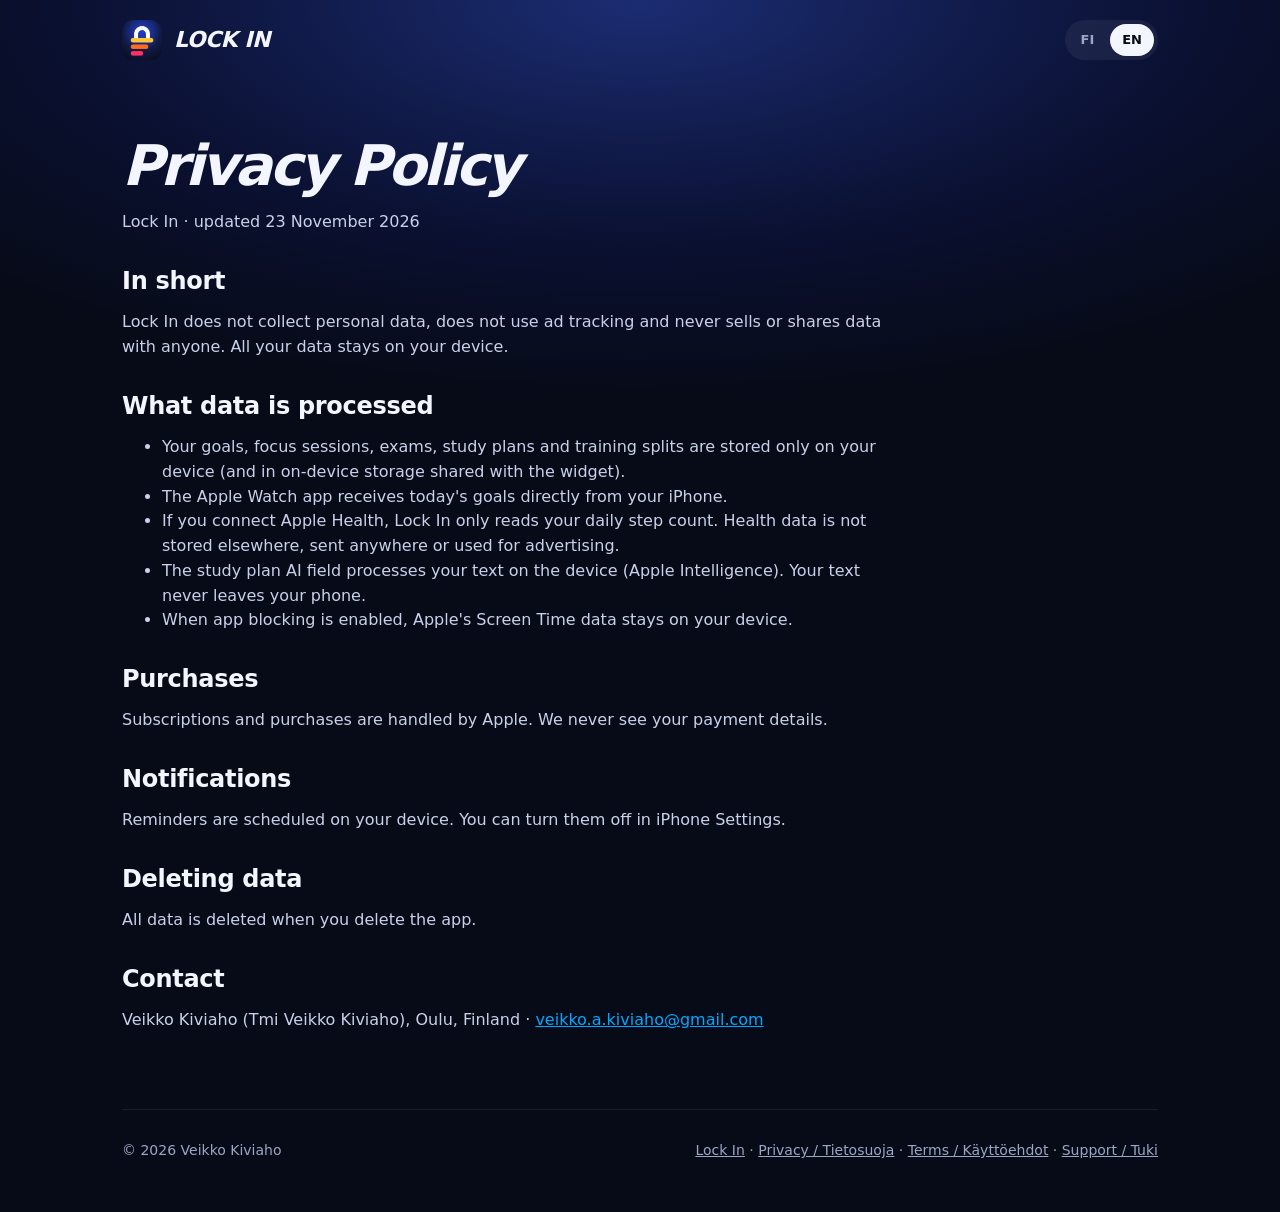
==== privacy.html @ 8c1f183f "Lock In -nettisivu: etusivu, tietosuoja, käyttöehdot, tuki (FI/EN) Co-Authored-By: Claude Opus 5.5 <" ====
<!doctype html>
<html lang="fi"><head><meta charset="utf-8"><meta name="viewport" content="width=device-width,initial-scale=1">
<title>Lock In – Privacy / Tietosuoja</title><link rel="icon" href="icon.jpg"><link rel="stylesheet" href="style.css"><script src="lang.js"></script></head>
<body><div class="wrap">
<nav><a class="brand" href="./"><img src="icon.jpg" alt="">LOCK IN</a>
<div class="lang"><button data-set="fi" onclick="setLang('fi')">FI</button><button data-set="en" onclick="setLang('en')">EN</button></div></nav>
<main class="doc">
<div data-l="fi">
<h1>Tietosuojaseloste</h1><p>Lock In · päivitetty 23.11.2026</p>
<h2>Lyhyesti</h2><p>Lock In ei kerää henkilötietoja, ei käytä mainosseurantaa eikä myy tai luovuta tietoja kenellekään. Kaikki tietosi pysyvät laitteellasi.</p>
<h2>Mitä tietoja käsitellään</h2><ul>
<li>Tavoitteesi, fokussessiosi, kokeesi, lukusuunnitelmasi ja treenikiertosi tallentuvat vain laitteellesi (ja widgetin kanssa jaettuun laitteen sisäiseen tallennustilaan).</li>
<li>Apple Watch -äppi saa päivän tavoitteet suoraan iPhonestasi.</li>
<li>Jos yhdistät Terveys-äpin, Lock In lukee vain päivän askelmäärän. Terveystietoja ei tallenneta muualle, ei lähetetä minnekään eikä käytetä mainontaan.</li>
<li>Lukusuunnitelman tekoälykenttä käsittelee kirjoittamasi tekstin laitteella (Apple Intelligence). Teksti ei lähde puhelimesta.</li>
<li>Kun sovellusesto on käytössä, Applen Screen Time -tiedot pysyvät laitteellasi.</li></ul>
<h2>Ostot</h2><p>Tilaukset ja ostot käsittelee Apple. Emme näe maksutietojasi.</p>
<h2>Ilmoitukset</h2><p>Muistutukset ajastetaan laitteellasi. Voit poistaa ne käytöstä iPhonen asetuksista.</p>
<h2>Tietojen poistaminen</h2><p>Kaikki tiedot poistuvat, kun poistat sovelluksen.</p>
<h2>Yhteystiedot</h2><p>Veikko Kiviaho (Tmi Veikko Kiviaho), Oulu · <a href="mailto:veikko.a.kiviaho@gmail.com">veikko.a.kiviaho@gmail.com</a></p>
</div>
<div data-l="en">
<h1>Privacy Policy</h1><p>Lock In · updated 23 November 2026</p>
<h2>In short</h2><p>Lock In does not collect personal data, does not use ad tracking and never sells or shares data with anyone. All your data stays on your device.</p>
<h2>What data is processed</h2><ul>
<li>Your goals, focus sessions, exams, study plans and training splits are stored only on your device (and in on-device storage shared with the widget).</li>
<li>The Apple Watch app receives today's goals directly from your iPhone.</li>
<li>If you connect Apple Health, Lock In only reads your daily step count. Health data is not stored elsewhere, sent anywhere or used for advertising.</li>
<li>The study plan AI field processes your text on the device (Apple Intelligence). Your text never leaves your phone.</li>
<li>When app blocking is enabled, Apple's Screen Time data stays on your device.</li></ul>
<h2>Purchases</h2><p>Subscriptions and purchases are handled by Apple. We never see your payment details.</p>
<h2>Notifications</h2><p>Reminders are scheduled on your device. You can turn them off in iPhone Settings.</p>
<h2>Deleting data</h2><p>All data is deleted when you delete the app.</p>
<h2>Contact</h2><p>Veikko Kiviaho (Tmi Veikko Kiviaho), Oulu, Finland · <a href="mailto:veikko.a.kiviaho@gmail.com">veikko.a.kiviaho@gmail.com</a></p>
</div></main>
<footer><span>© 2026 Veikko Kiviaho</span><span><a href="./">Lock In</a> · <a href="privacy.html">Privacy / Tietosuoja</a> · <a href="terms.html">Terms / Käyttöehdot</a> · <a href="support.html">Support / Tuki</a></span></footer>
</div></body></html>
---- style.css ----
:root{--bg:#070B18;--surface:#10172B;--ink:#F4F6FF;--muted:#9AA6C4;--gold:#FFC53D;--orange:#FF6A1F;--pink:#FF2E63;--sky:#00A8FF}
*{box-sizing:border-box}
html{scroll-behavior:smooth}
body{margin:0;background:var(--bg);color:var(--ink);font-family:Inter,ui-sans-serif,system-ui,-apple-system,"Segoe UI",Roboto,sans-serif;line-height:1.55;-webkit-font-smoothing:antialiased}
body::before{content:"";position:fixed;inset:0;z-index:-1;background:radial-gradient(ellipse 90% 55% at 50% 0%,#1B2C72 0%,#0A1030 50%,var(--bg) 80%)}
a{color:var(--sky)}
.wrap{max-width:1080px;margin:0 auto;padding:0 22px}
nav{display:flex;align-items:center;justify-content:space-between;padding:20px 0}
.brand{display:flex;align-items:center;gap:12px;font-weight:900;font-style:italic;font-size:22px;letter-spacing:-.5px;color:var(--ink);text-decoration:none}
.brand img{width:40px;height:40px;border-radius:11px}
.lang{display:flex;gap:4px;background:rgba(255,255,255,.06);border-radius:999px;padding:4px}
.lang button{border:0;background:none;color:var(--muted);font:inherit;font-weight:800;font-size:13px;padding:6px 12px;border-radius:999px;cursor:pointer}
.lang button.on{background:var(--ink);color:var(--bg)}
.hero{text-align:center;padding:56px 0 30px}
.hero img.icon{width:128px;height:128px;border-radius:30px;box-shadow:0 30px 90px rgba(255,106,31,.35)}
h1{font-weight:900;font-style:italic;font-size:clamp(44px,8vw,84px);line-height:1;letter-spacing:-3px;margin:28px 0 10px}
h1 span,.hl{color:var(--gold)}
.tag{font-size:clamp(18px,2.4vw,22px);color:var(--muted);max-width:640px;margin:0 auto}
.cta{display:inline-block;margin-top:32px;padding:16px 30px;border-radius:999px;background:linear-gradient(90deg,var(--gold),var(--orange));color:#1A0B00;font-weight:900;text-decoration:none;font-size:17px}
.sub-cta{margin-top:14px;color:var(--muted);font-size:14px}
section{padding:56px 0}
h2{font-weight:900;font-style:italic;font-size:clamp(30px,4.5vw,46px);letter-spacing:-1.5px;line-height:1.05;margin:0 0 14px}
.grid{display:grid;grid-template-columns:repeat(auto-fit,minmax(280px,1fr));gap:18px;margin-top:28px}
.card{background:rgba(16,23,43,.85);border:1px solid rgba(255,255,255,.08);border-radius:24px;padding:24px}
.card h3{margin:10px 0 6px;font-size:19px}
.card p{margin:0;color:var(--muted);font-size:15px}
.num{font-weight:900;font-style:italic;font-size:44px;line-height:1}
.shots{display:grid;grid-template-columns:repeat(3,1fr);gap:18px;margin-top:30px}
.shots figure{margin:0}
.shots img{width:100%;border-radius:26px;border:1px solid rgba(255,255,255,.08)}
.shots figcaption{text-align:center;color:var(--muted);font-size:14px;margin-top:10px}
@media(max-width:720px){.shots{grid-template-columns:1fr;max-width:360px;margin-left:auto;margin-right:auto}}
.price{display:flex;gap:16px;flex-wrap:wrap;margin-top:24px}
.price .card{flex:1;min-width:200px;text-align:center}
.price .big{font-size:34px;font-weight:900}
.badge{display:inline-block;background:var(--gold);color:#1A0B00;font-weight:900;font-size:12px;padding:4px 10px;border-radius:999px}
footer{border-top:1px solid rgba(255,255,255,.08);padding:30px 0 50px;color:var(--muted);font-size:14px;display:flex;flex-wrap:wrap;gap:18px;justify-content:space-between}
footer a{color:var(--muted)}
.doc{max-width:760px;padding:30px 0 60px}
.doc h1{font-size:clamp(36px,6vw,56px);text-align:left}
.doc h2{font-size:24px;margin-top:34px;font-style:normal;letter-spacing:-.3px}
.doc p,.doc li{color:#C9D1EA}
html[lang=fi] [data-l=en],html[lang=en] [data-l=fi]{display:none!important}
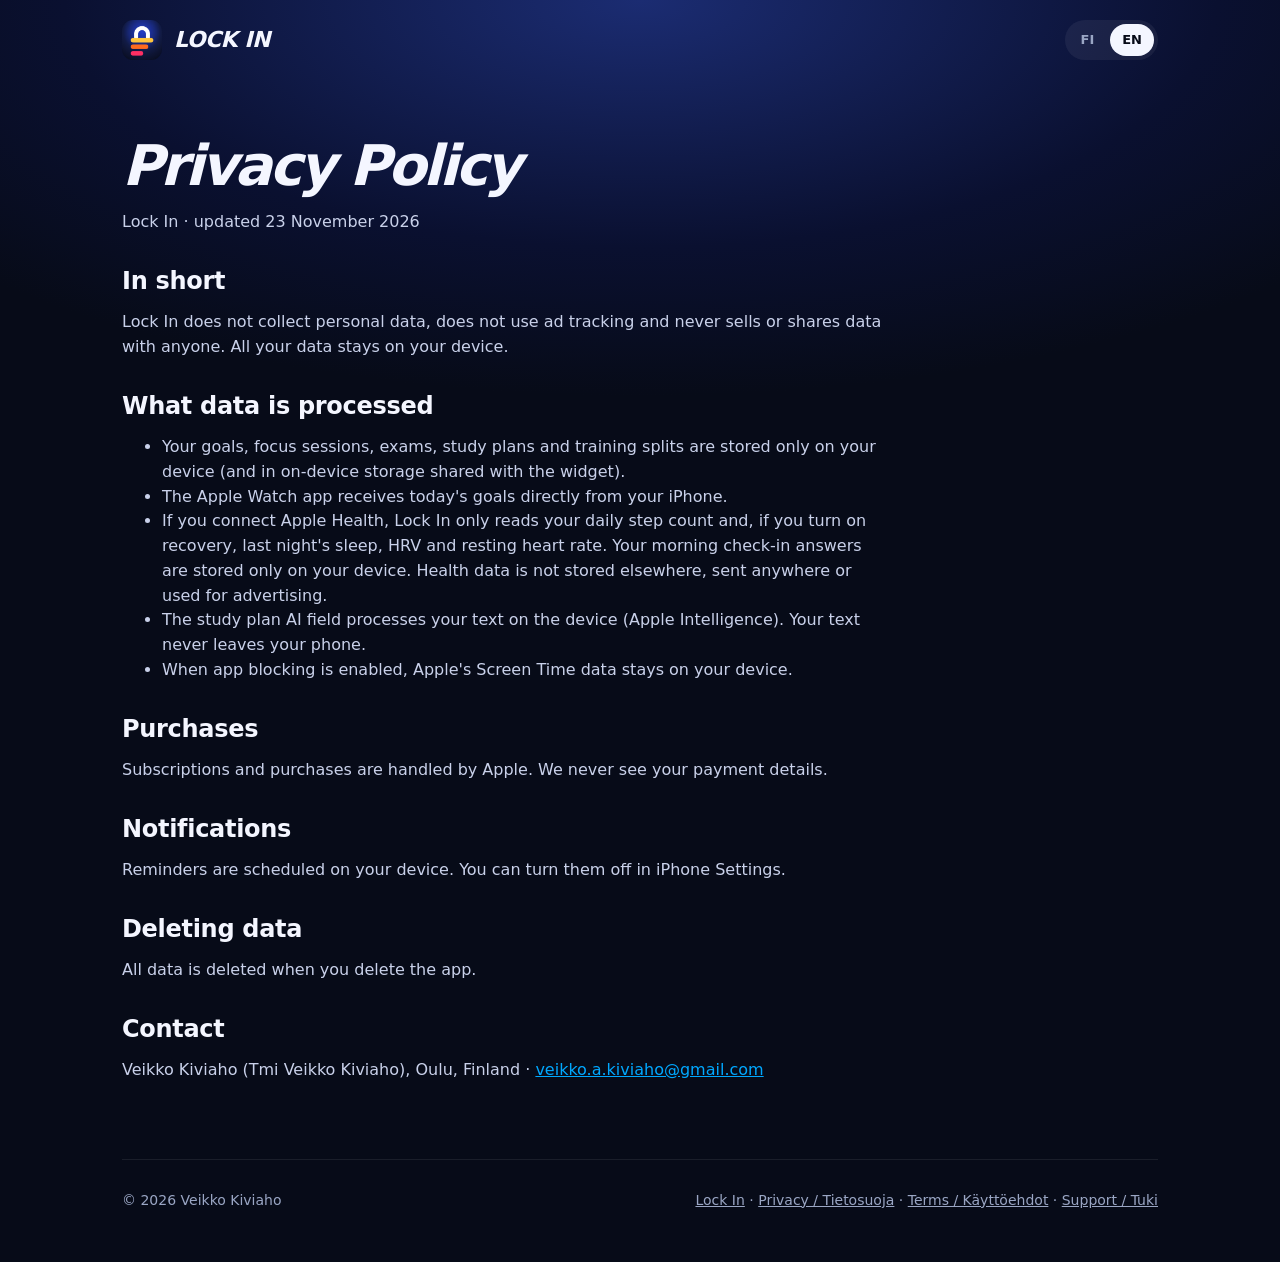
==== commit 03d03d39: "Tietosuoja: uni, HRV ja leposyke palautumisarviota varten Co-Authored-By: Claude Opus 5.5 <noreply@a" ====
--- a/privacy.html
+++ b/privacy.html
@@ -11,7 +11,7 @@
 <h2>Mitä tietoja käsitellään</h2><ul>
 <li>Tavoitteesi, fokussessiosi, kokeesi, lukusuunnitelmasi ja treenikiertosi tallentuvat vain laitteellesi (ja widgetin kanssa jaettuun laitteen sisäiseen tallennustilaan).</li>
 <li>Apple Watch -äppi saa päivän tavoitteet suoraan iPhonestasi.</li>
-<li>Jos yhdistät Terveys-äpin, Lock In lukee vain päivän askelmäärän. Terveystietoja ei tallenneta muualle, ei lähetetä minnekään eikä käytetä mainontaan.</li>
+<li>Jos yhdistät Terveys-äpin, Lock In lukee vain päivän askelmäärän ja, jos sallit palautumisen, viime yön unen, HRV:n ja leposykkeen. Aamun palautumiskyselyn vastaukset tallennetaan vain laitteellesi. Terveystietoja ei tallenneta muualle, ei lähetetä minnekään eikä käytetä mainontaan.</li>
 <li>Lukusuunnitelman tekoälykenttä käsittelee kirjoittamasi tekstin laitteella (Apple Intelligence). Teksti ei lähde puhelimesta.</li>
 <li>Kun sovellusesto on käytössä, Applen Screen Time -tiedot pysyvät laitteellasi.</li></ul>
 <h2>Ostot</h2><p>Tilaukset ja ostot käsittelee Apple. Emme näe maksutietojasi.</p>
@@ -25,7 +25,7 @@
 <h2>What data is processed</h2><ul>
 <li>Your goals, focus sessions, exams, study plans and training splits are stored only on your device (and in on-device storage shared with the widget).</li>
 <li>The Apple Watch app receives today's goals directly from your iPhone.</li>
-<li>If you connect Apple Health, Lock In only reads your daily step count. Health data is not stored elsewhere, sent anywhere or used for advertising.</li>
+<li>If you connect Apple Health, Lock In only reads your daily step count and, if you turn on recovery, last night's sleep, HRV and resting heart rate. Your morning check-in answers are stored only on your device. Health data is not stored elsewhere, sent anywhere or used for advertising.</li>
 <li>The study plan AI field processes your text on the device (Apple Intelligence). Your text never leaves your phone.</li>
 <li>When app blocking is enabled, Apple's Screen Time data stays on your device.</li></ul>
 <h2>Purchases</h2><p>Subscriptions and purchases are handled by Apple. We never see your payment details.</p>
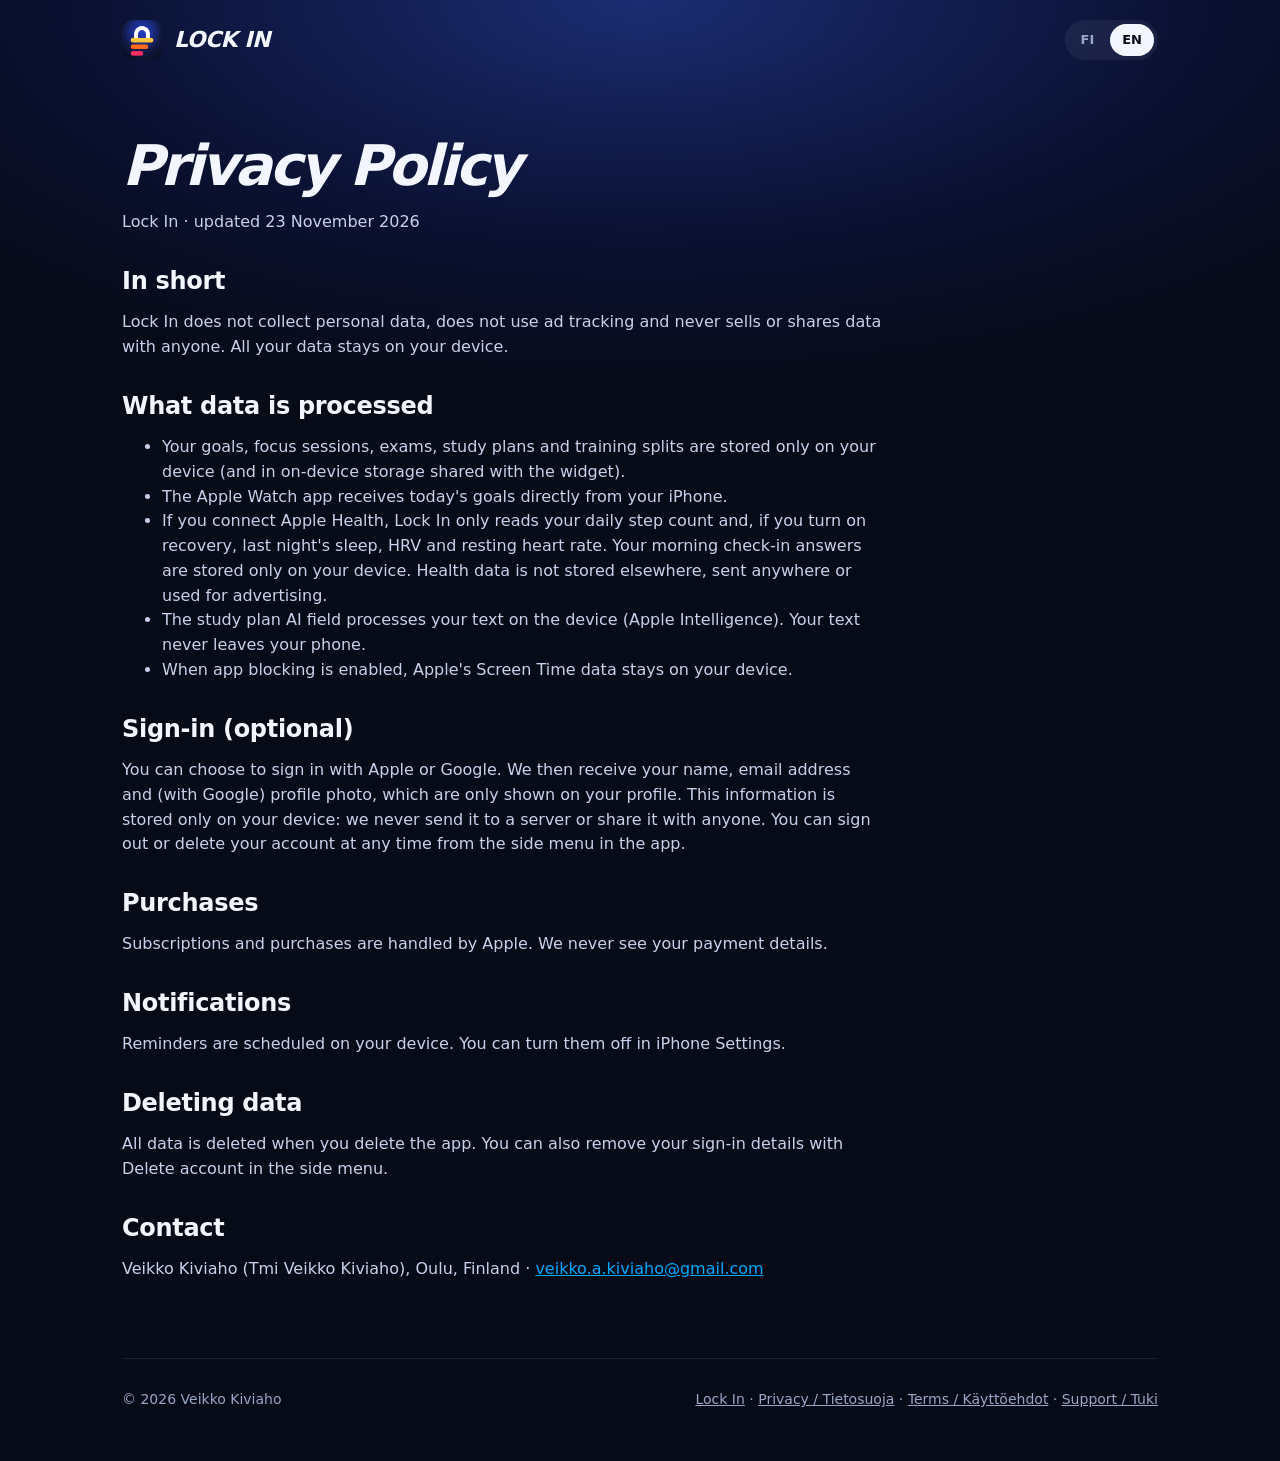
==== commit 76864f44: "Tietosuoja: valinnainen kirjautuminen Applella ja Googlella Co-Authored-By: Claude Opus 5.5 <noreply" ====
--- a/privacy.html
+++ b/privacy.html
@@ -14,9 +14,10 @@
 <li>Jos yhdistät Terveys-äpin, Lock In lukee vain päivän askelmäärän ja, jos sallit palautumisen, viime yön unen, HRV:n ja leposykkeen. Aamun palautumiskyselyn vastaukset tallennetaan vain laitteellesi. Terveystietoja ei tallenneta muualle, ei lähetetä minnekään eikä käytetä mainontaan.</li>
 <li>Lukusuunnitelman tekoälykenttä käsittelee kirjoittamasi tekstin laitteella (Apple Intelligence). Teksti ei lähde puhelimesta.</li>
 <li>Kun sovellusesto on käytössä, Applen Screen Time -tiedot pysyvät laitteellasi.</li></ul>
+<h2>Kirjautuminen (valinnainen)</h2><p>Voit halutessasi kirjautua Applella tai Googlella. Saamme tällöin nimesi, sähköpostiosoitteesi ja (Googlella) profiilikuvasi, ja ne näytetään vain profiilissasi. Tiedot tallentuvat vain laitteellesi: emme lähetä niitä palvelimelle emmekä luovuta niitä eteenpäin. Voit kirjautua ulos tai poistaa tilin milloin tahansa sovelluksen sivupalkista.</p>
 <h2>Ostot</h2><p>Tilaukset ja ostot käsittelee Apple. Emme näe maksutietojasi.</p>
 <h2>Ilmoitukset</h2><p>Muistutukset ajastetaan laitteellasi. Voit poistaa ne käytöstä iPhonen asetuksista.</p>
-<h2>Tietojen poistaminen</h2><p>Kaikki tiedot poistuvat, kun poistat sovelluksen.</p>
+<h2>Tietojen poistaminen</h2><p>Kaikki tiedot poistuvat, kun poistat sovelluksen. Kirjautumistiedot voit poistaa myös sivupalkin kohdasta Poista tili.</p>
 <h2>Yhteystiedot</h2><p>Veikko Kiviaho (Tmi Veikko Kiviaho), Oulu · <a href="mailto:veikko.a.kiviaho@gmail.com">veikko.a.kiviaho@gmail.com</a></p>
 </div>
 <div data-l="en">
@@ -28,9 +29,10 @@
 <li>If you connect Apple Health, Lock In only reads your daily step count and, if you turn on recovery, last night's sleep, HRV and resting heart rate. Your morning check-in answers are stored only on your device. Health data is not stored elsewhere, sent anywhere or used for advertising.</li>
 <li>The study plan AI field processes your text on the device (Apple Intelligence). Your text never leaves your phone.</li>
 <li>When app blocking is enabled, Apple's Screen Time data stays on your device.</li></ul>
+<h2>Sign-in (optional)</h2><p>You can choose to sign in with Apple or Google. We then receive your name, email address and (with Google) profile photo, which are only shown on your profile. This information is stored only on your device: we never send it to a server or share it with anyone. You can sign out or delete your account at any time from the side menu in the app.</p>
 <h2>Purchases</h2><p>Subscriptions and purchases are handled by Apple. We never see your payment details.</p>
 <h2>Notifications</h2><p>Reminders are scheduled on your device. You can turn them off in iPhone Settings.</p>
-<h2>Deleting data</h2><p>All data is deleted when you delete the app.</p>
+<h2>Deleting data</h2><p>All data is deleted when you delete the app. You can also remove your sign-in details with Delete account in the side menu.</p>
 <h2>Contact</h2><p>Veikko Kiviaho (Tmi Veikko Kiviaho), Oulu, Finland · <a href="mailto:veikko.a.kiviaho@gmail.com">veikko.a.kiviaho@gmail.com</a></p>
 </div></main>
 <footer><span>© 2026 Veikko Kiviaho</span><span><a href="./">Lock In</a> · <a href="privacy.html">Privacy / Tietosuoja</a> · <a href="terms.html">Terms / Käyttöehdot</a> · <a href="support.html">Support / Tuki</a></span></footer>
